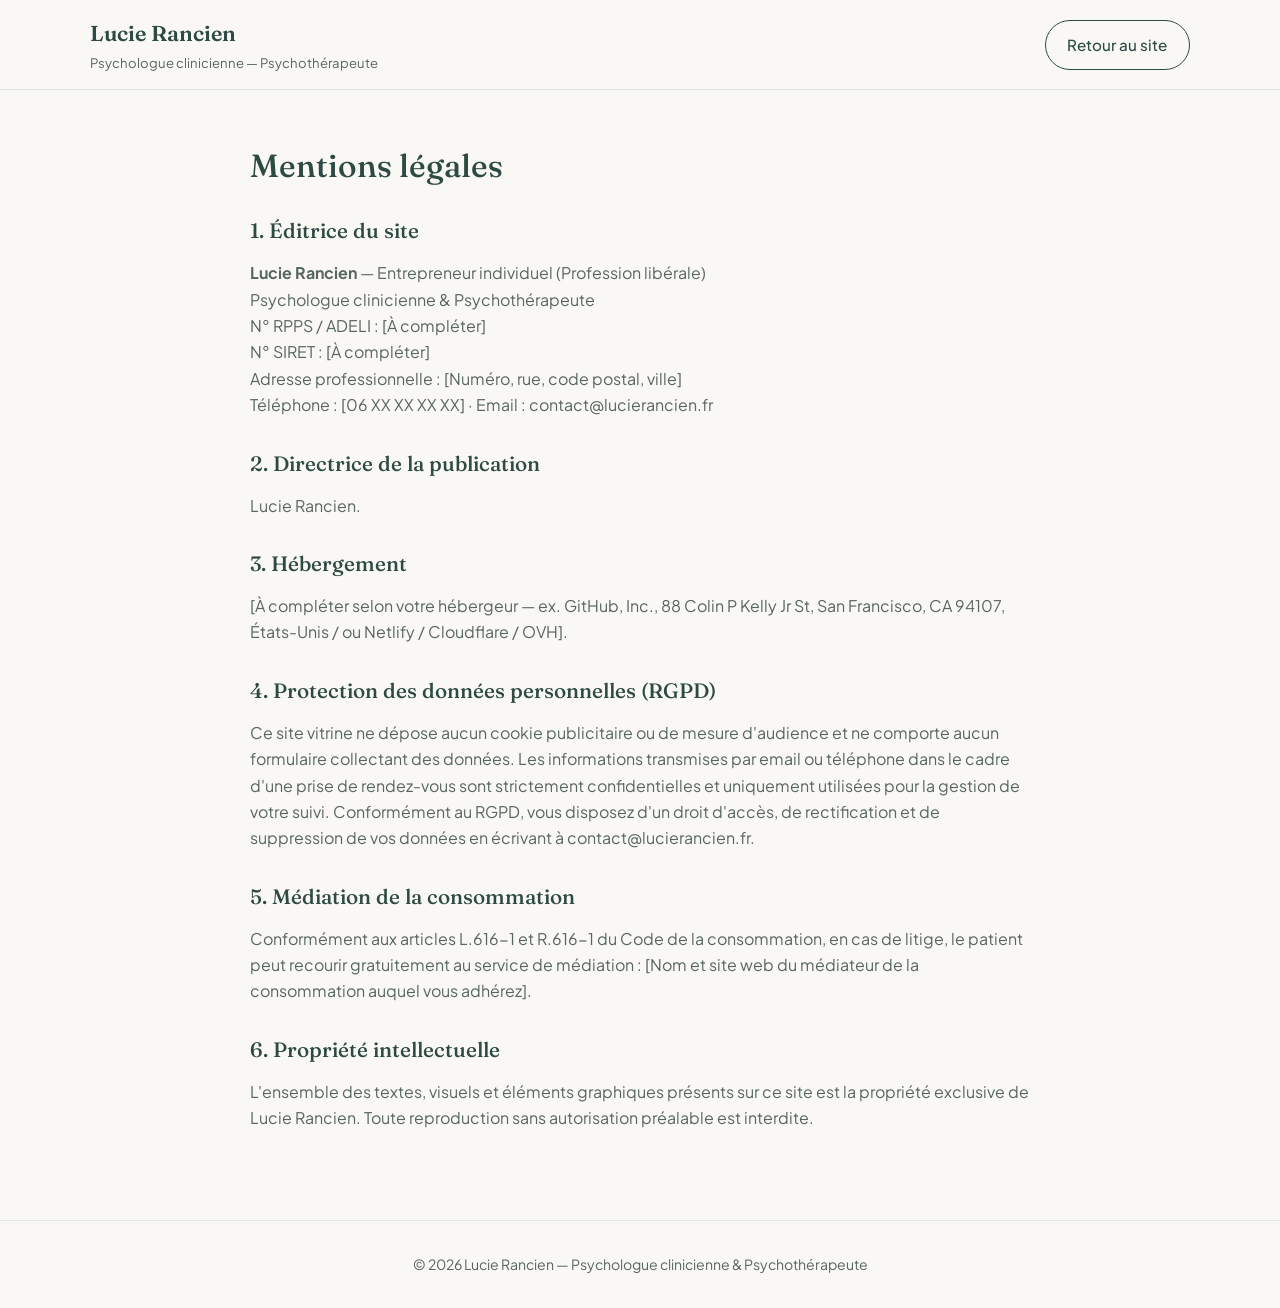
==== mentions-legales.html @ 08c7dbfc "feat: add legal page, FAQ section, consultation motifs, and trust badges" ====
<!doctype html>
<html lang="fr">
<head>
  <meta charset="utf-8">
  <meta name="viewport" content="width=device-width, initial-scale=1.0">
  <title>Mentions légales — Lucie Rancien</title>
  <link rel="preconnect" href="https://fonts.googleapis.com">
  <link rel="preconnect" href="https://fonts.gstatic.com" crossorigin>
  <link href="https://fonts.googleapis.com/css2?family=Fraunces:opsz,wght@9..144,500;9..144,600&family=Plus+Jakarta+Sans:wght@400;500;600&display=swap" rel="stylesheet">
  <link rel="stylesheet" href="styles.css">
</head>
<body>
  <header class="site-header">
    <div class="container nav-wrap">
      <a href="index.html" class="brand">
        <span class="brand-name">Lucie Rancien</span>
        <span class="brand-sub">Psychologue clinicienne — Psychothérapeute</span>
      </a>
      <a href="index.html" class="btn btn-outline">Retour au site</a>
    </div>
  </header>

  <main class="container legal-main">
    <h1>Mentions légales</h1>

    <h2>1. Éditrice du site</h2>
    <p>
      <strong>Lucie Rancien</strong> — Entrepreneur individuel (Profession libérale)<br>
      Psychologue clinicienne &amp; Psychothérapeute<br>
      N° RPPS / ADELI : [À compléter]<br>
      N° SIRET : [À compléter]<br>
      Adresse professionnelle : [Numéro, rue, code postal, ville]<br>
      Téléphone : [06 XX XX XX XX] · Email : contact@lucierancien.fr
    </p>

    <h2>2. Directrice de la publication</h2>
    <p>Lucie Rancien.</p>

    <h2>3. Hébergement</h2>
    <p>
      [À compléter selon votre hébergeur — ex. GitHub, Inc., 88 Colin P Kelly Jr St, San Francisco, CA 94107, États-Unis / ou Netlify / Cloudflare / OVH].
    </p>

    <h2>4. Protection des données personnelles (RGPD)</h2>
    <p>
      Ce site vitrine ne dépose aucun cookie publicitaire ou de mesure d'audience et ne comporte aucun formulaire collectant des données. Les informations transmises par email ou téléphone dans le cadre d'une prise de rendez-vous sont strictement confidentielles et uniquement utilisées pour la gestion de votre suivi. Conformément au RGPD, vous disposez d'un droit d'accès, de rectification et de suppression de vos données en écrivant à contact@lucierancien.fr.
    </p>

    <h2>5. Médiation de la consommation</h2>
    <p>
      Conformément aux articles L.616-1 et R.616-1 du Code de la consommation, en cas de litige, le patient peut recourir gratuitement au service de médiation : [Nom et site web du médiateur de la consommation auquel vous adhérez].
    </p>

    <h2>6. Propriété intellectuelle</h2>
    <p>
      L'ensemble des textes, visuels et éléments graphiques présents sur ce site est la propriété exclusive de Lucie Rancien. Toute reproduction sans autorisation préalable est interdite.
    </p>
  </main>

  <footer class="site-footer">
    <div class="container">
      © <span id="year"></span> Lucie Rancien — Psychologue clinicienne &amp; Psychothérapeute
    </div>
  </footer>

  <script>
    document.getElementById("year").textContent = new Date().getFullYear();
  </script>
</body>
</html>
---- styles.css ----
:root {
  --bg: #faf8f5;
  --surface: #ffffff;
  --surface-soft: #eef3ef;
  --text: #1e2925;
  --text-muted: #586660;
  --primary: #2d4a43;
  --primary-hover: #213732;
  --accent: #b87d62;
  --border: #e3e7e3;
  --radius: 16px;
  --shadow: 0 10px 30px rgba(30, 41, 37, 0.06);
}

*,
*::before,
*::after {
  box-sizing: border-box;
}

html {
  scroll-behavior: smooth;
}

body {
  margin: 0;
  font-family: "Plus Jakarta Sans", -apple-system, BlinkMacSystemFont, "Segoe UI", sans-serif;
  color: var(--text);
  background: var(--bg);
  line-height: 1.65;
  -webkit-font-smoothing: antialiased;
}

h1, h2, h3, blockquote {
  font-family: "Fraunces", Georgia, serif;
  font-weight: 500;
  line-height: 1.25;
  margin-top: 0;
}

a {
  color: inherit;
  text-decoration: none;
}

.container {
  width: min(1100px, 92%);
  margin: 0 auto;
}

/* Header */
.site-header {
  position: sticky;
  top: 0;
  z-index: 50;
  background: rgba(250, 248, 245, 0.88);
  backdrop-filter: blur(12px);
  border-bottom: 1px solid var(--border);
}

.nav-wrap {
  display: flex;
  align-items: center;
  justify-content: space-between;
  gap: 1.5rem;
  padding: 1rem 0;
}

.brand {
  display: flex;
  flex-direction: column;
}

.brand-name {
  font-family: "Fraunces", Georgia, serif;
  font-size: 1.35rem;
  font-weight: 600;
  color: var(--primary);
}

.brand-sub {
  font-size: 0.82rem;
  color: var(--text-muted);
}

.nav-links {
  display: flex;
  align-items: center;
  gap: 1.75rem;
  list-style: none;
  margin: 0;
  padding: 0;
}

.nav-links a {
  font-size: 0.95rem;
  color: var(--text-muted);
  transition: color 0.2s;
}

.nav-links a:hover {
  color: var(--primary);
}

.btn {
  display: inline-flex;
  align-items: center;
  justify-content: center;
  padding: 0.72rem 1.35rem;
  border-radius: 999px;
  font-weight: 500;
  font-size: 0.95rem;
  transition: background-color 0.2s, transform 0.15s;
  cursor: pointer;
  border: 1px solid transparent;
}

.btn-primary {
  background: var(--primary);
  color: #fff !important;
}

.btn-primary:hover {
  background: var(--primary-hover);
  transform: translateY(-1px);
}

.btn-outline {
  border-color: var(--primary);
  color: var(--primary);
  background: transparent;
}

.btn-outline:hover {
  background: var(--surface-soft);
}

.menu-toggle {
  display: none;
  background: none;
  border: 1px solid var(--border);
  border-radius: 8px;
  padding: 0.45rem 0.65rem;
  font-size: 1.2rem;
  color: var(--primary);
  cursor: pointer;
}

/* Hero */
.hero {
  padding: 4.5rem 0 3.5rem;
}

.hero-grid {
  display: grid;
  grid-template-columns: 1.1fr 0.9fr;
  gap: 3rem;
  align-items: center;
}

.eyebrow {
  display: inline-block;
  font-size: 0.82rem;
  font-weight: 600;
  letter-spacing: 0.06em;
  text-transform: uppercase;
  color: var(--accent);
  margin-bottom: 0.85rem;
}

.hero h1 {
  font-size: clamp(2rem, 4vw, 3rem);
  color: var(--primary);
  margin-bottom: 1.2rem;
}

.hero-lead {
  font-size: 1.08rem;
  color: var(--text-muted);
  margin-bottom: 1.8rem;
  max-width: 54ch;
}

.hero-actions {
  display: flex;
  flex-wrap: wrap;
  gap: 0.9rem;
}

.hero-visual {
  background: var(--surface-soft);
  border-radius: var(--radius);
  padding: 1.25rem;
  box-shadow: var(--shadow);
  border: 1px solid var(--border);
}

.photo-placeholder {
  aspect-ratio: 4 / 3;
  border-radius: 12px;
  background: linear-gradient(135deg, #dce6df 0%, #efe6dc 100%);
  display: flex;
  flex-direction: column;
  align-items: center;
  justify-content: center;
  text-align: center;
  padding: 1.5rem;
  color: var(--primary);
}

.photo-placeholder svg {
  width: 48px;
  height: 48px;
  margin-bottom: 0.75rem;
  opacity: 0.75;
}

.photo-placeholder span {
  font-size: 0.9rem;
  color: var(--text-muted);
}

/* Sections */
section {
  padding: 4rem 0;
}

.section-alt {
  background: var(--surface);
  border-top: 1px solid var(--border);
  border-bottom: 1px solid var(--border);
}

.section-header {
  max-width: 640px;
  margin-bottom: 2.5rem;
}

.section-header h2 {
  font-size: clamp(1.6rem, 3vw, 2.2rem);
  color: var(--primary);
  margin-bottom: 0.6rem;
}

.section-header p {
  color: var(--text-muted);
  margin: 0;
}

/* Quote & Approach */
.quote-card {
  background: var(--surface);
  border: 1px solid var(--border);
  border-left: 4px solid var(--accent);
  border-radius: var(--radius);
  padding: 2rem 2.2rem;
  box-shadow: var(--shadow);
  margin-bottom: 2rem;
}

.quote-card blockquote {
  font-size: clamp(1.25rem, 2.4vw, 1.6rem);
  color: var(--primary);
  margin: 0 0 0.6rem;
}

.quote-card cite {
  font-style: normal;
  font-size: 0.92rem;
  color: var(--text-muted);
}

.approach-text {
  display: grid;
  grid-template-columns: repeat(2, 1fr);
  gap: 2rem;
  color: var(--text-muted);
}

.approach-highlight {
  margin-top: 2rem;
  padding: 1.4rem 1.8rem;
  background: var(--surface-soft);
  border-radius: 12px;
  color: var(--primary);
  font-weight: 500;
}

/* Cards */
.cards-grid {
  display: grid;
  grid-template-columns: repeat(3, 1fr);
  gap: 1.5rem;
}

.card {
  background: var(--bg);
  border: 1px solid var(--border);
  border-radius: var(--radius);
  padding: 1.75rem;
  transition: transform 0.2s, box-shadow 0.2s;
}

.card:hover {
  transform: translateY(-3px);
  box-shadow: var(--shadow);
}

.card h3 {
  font-size: 1.25rem;
  color: var(--primary);
  margin-bottom: 0.65rem;
}

.card p {
  margin: 0;
  color: var(--text-muted);
  font-size: 0.96rem;
}

/* Cursus & Honoraires */
.two-col {
  display: grid;
  grid-template-columns: repeat(2, 1fr);
  gap: 2rem;
}

.info-box {
  background: var(--surface);
  border: 1px solid var(--border);
  border-radius: var(--radius);
  padding: 2rem;
}

.info-box h3 {
  color: var(--primary);
  margin-bottom: 1rem;
}

.clean-list {
  list-style: none;
  padding: 0;
  margin: 0;
  display: grid;
  gap: 0.75rem;
  color: var(--text-muted);
}

.clean-list li {
  padding-left: 1.2rem;
  position: relative;
}

.clean-list li::before {
  content: "•";
  color: var(--accent);
  position: absolute;
  left: 0;
  font-weight: 700;
}

/* Contact */
.contact-grid {
  display: grid;
  grid-template-columns: repeat(3, 1fr);
  gap: 1.5rem;
}

.contact-item {
  background: var(--surface);
  border: 1px solid var(--border);
  border-radius: var(--radius);
  padding: 1.5rem;
}

.contact-item strong {
  display: block;
  color: var(--primary);
  margin-bottom: 0.35rem;
}

.contact-item a {
  color: var(--accent);
  font-weight: 500;
}

.contact-item a:hover {
  text-decoration: underline;
}

/* Footer */
.site-footer {
  padding: 2rem 0;
  border-top: 1px solid var(--border);
  text-align: center;
  font-size: 0.88rem;
  color: var(--text-muted);
}

/* Trust row */
.trust-row {
  display: flex;
  flex-wrap: wrap;
  gap: 0.65rem 1.4rem;
  margin-top: 1.5rem;
  font-size: 0.88rem;
  color: var(--text-muted);
}

.trust-row span::before {
  content: "✓ ";
  color: var(--primary);
  font-weight: 600;
}

/* Motifs de consultation */
.motifs-grid {
  display: flex;
  flex-wrap: wrap;
  gap: 0.75rem;
  margin-top: 2rem;
}

.motif-pill {
  background: var(--surface);
  border: 1px solid var(--border);
  border-radius: 999px;
  padding: 0.55rem 1.1rem;
  font-size: 0.92rem;
  color: var(--text);
}

/* FAQ native accordion */
.faq-list {
  display: grid;
  gap: 0.9rem;
  max-width: 780px;
}

.faq-list details {
  background: var(--surface);
  border: 1px solid var(--border);
  border-radius: 12px;
  padding: 1.1rem 1.4rem;
}

.faq-list summary {
  font-weight: 600;
  color: var(--primary);
  cursor: pointer;
  list-style: none;
  display: flex;
  justify-content: space-between;
  align-items: center;
  gap: 1rem;
}

.faq-list summary::-webkit-details-marker {
  display: none;
}

.faq-list summary::after {
  content: "+";
  font-size: 1.25rem;
  color: var(--accent);
}

.faq-list details[open] summary::after {
  content: "−";
}

.faq-list details p {
  margin: 0.85rem 0 0;
  color: var(--text-muted);
  font-size: 0.95rem;
}

/* Page Mentions légales */
.legal-main {
  padding: 3.5rem 0 4.5rem;
  max-width: 780px;
}

.legal-main h1 {
  color: var(--primary);
  margin-bottom: 2rem;
}

.legal-main h2 {
  font-size: 1.3rem;
  color: var(--primary);
  margin: 2rem 0 0.6rem;
}

.legal-main p {
  color: var(--text-muted);
}

/* Responsive */
@media (max-width: 860px) {
  .hero-grid,
  .approach-text,
  .cards-grid,
  .two-col,
  .contact-grid {
    grid-template-columns: 1fr;
  }

  .menu-toggle {
    display: inline-block;
  }

  .nav-links {
    display: none;
    position: absolute;
    top: 100%;
    left: 0;
    right: 0;
    background: var(--bg);
    border-bottom: 1px solid var(--border);
    flex-direction: column;
    padding: 1.25rem;
    gap: 1rem;
  }

  .nav-links.open {
    display: flex;
  }
}
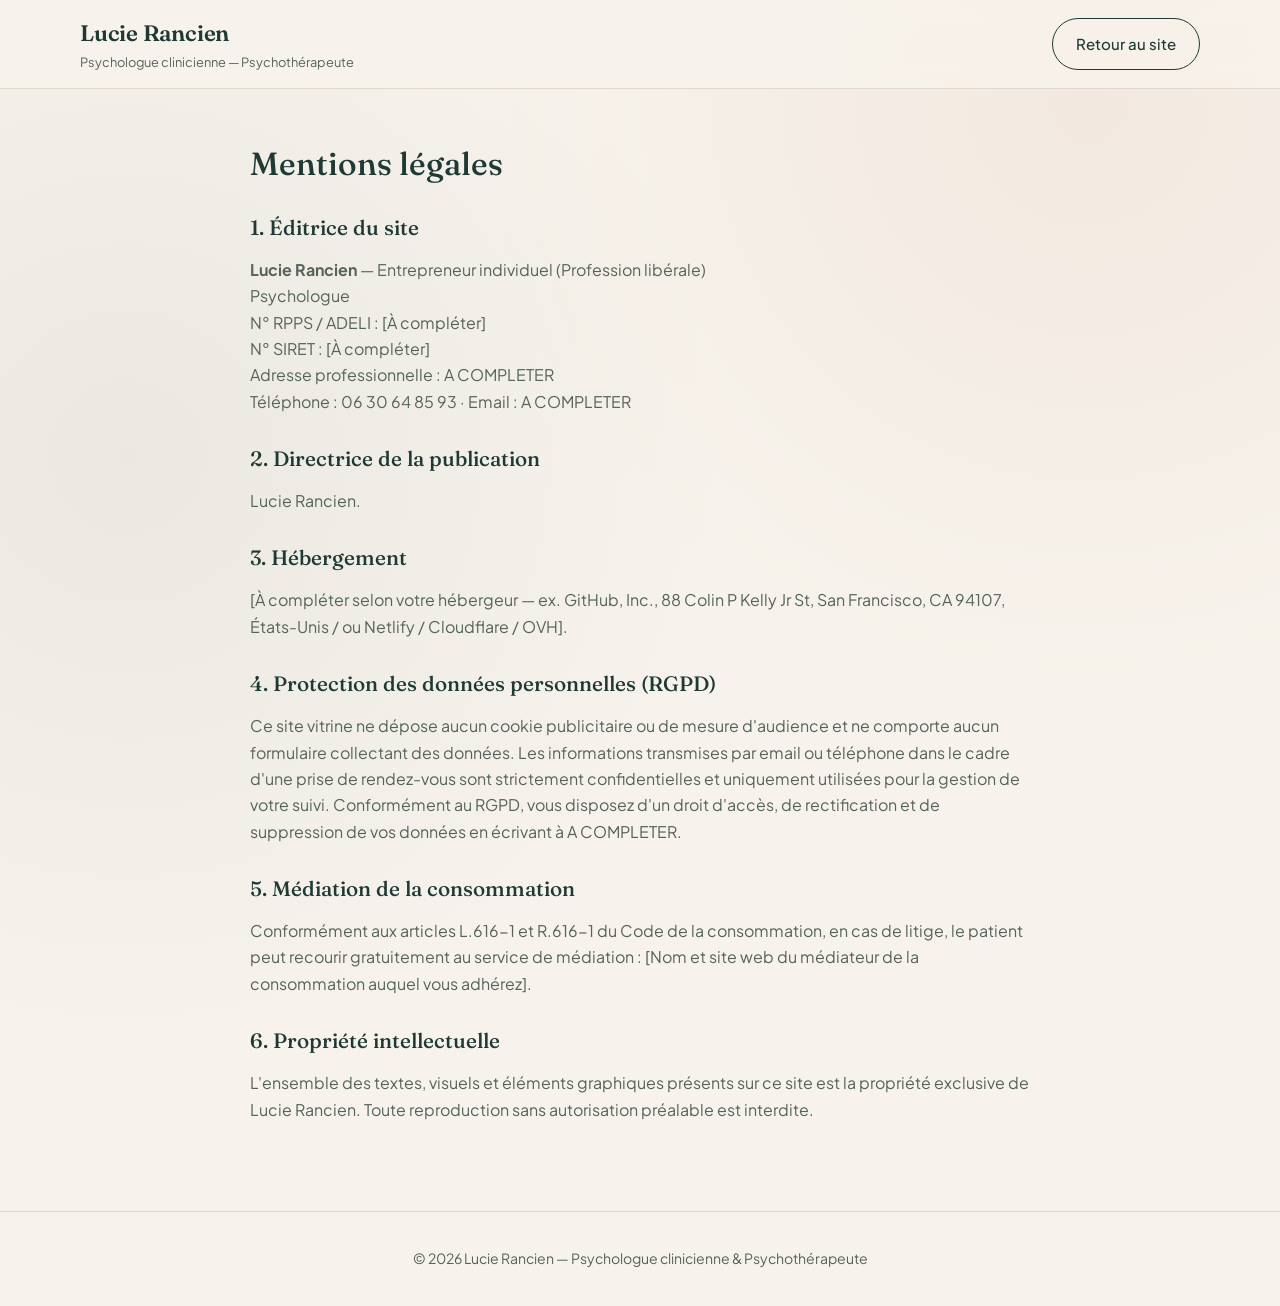
==== commit 139df9c2: "feat: update site content with personal branding, real photo, and Lyon cabinet details" ====
--- a/mentions-legales.html
+++ b/mentions-legales.html
@@ -1,14 +1,18 @@
 <!doctype html>
 <html lang="fr">
+
 <head>
   <meta charset="utf-8">
   <meta name="viewport" content="width=device-width, initial-scale=1.0">
   <title>Mentions légales — Lucie Rancien</title>
   <link rel="preconnect" href="https://fonts.googleapis.com">
   <link rel="preconnect" href="https://fonts.gstatic.com" crossorigin>
-  <link href="https://fonts.googleapis.com/css2?family=Fraunces:opsz,wght@9..144,500;9..144,600&family=Plus+Jakarta+Sans:wght@400;500;600&display=swap" rel="stylesheet">
+  <link
+    href="https://fonts.googleapis.com/css2?family=Fraunces:opsz,wght@9..144,500;9..144,600&family=Plus+Jakarta+Sans:wght@400;500;600&display=swap"
+    rel="stylesheet">
   <link rel="stylesheet" href="styles.css">
 </head>
+
 <body>
   <header class="site-header">
     <div class="container nav-wrap">
@@ -26,11 +30,11 @@
     <h2>1. Éditrice du site</h2>
     <p>
       <strong>Lucie Rancien</strong> — Entrepreneur individuel (Profession libérale)<br>
-      Psychologue clinicienne &amp; Psychothérapeute<br>
+      Psychologue<br>
       N° RPPS / ADELI : [À compléter]<br>
       N° SIRET : [À compléter]<br>
-      Adresse professionnelle : [Numéro, rue, code postal, ville]<br>
-      Téléphone : [06 XX XX XX XX] · Email : contact@lucierancien.fr
+      Adresse professionnelle : A COMPLETER<br>
+      Téléphone : 06 30 64 85 93 · Email : A COMPLETER
     </p>
 
     <h2>2. Directrice de la publication</h2>
@@ -38,22 +42,30 @@
 
     <h2>3. Hébergement</h2>
     <p>
-      [À compléter selon votre hébergeur — ex. GitHub, Inc., 88 Colin P Kelly Jr St, San Francisco, CA 94107, États-Unis / ou Netlify / Cloudflare / OVH].
+      [À compléter selon votre hébergeur — ex. GitHub, Inc., 88 Colin P Kelly Jr St, San Francisco, CA 94107, États-Unis
+      / ou Netlify / Cloudflare / OVH].
     </p>
 
     <h2>4. Protection des données personnelles (RGPD)</h2>
     <p>
-      Ce site vitrine ne dépose aucun cookie publicitaire ou de mesure d'audience et ne comporte aucun formulaire collectant des données. Les informations transmises par email ou téléphone dans le cadre d'une prise de rendez-vous sont strictement confidentielles et uniquement utilisées pour la gestion de votre suivi. Conformément au RGPD, vous disposez d'un droit d'accès, de rectification et de suppression de vos données en écrivant à contact@lucierancien.fr.
+      Ce site vitrine ne dépose aucun cookie publicitaire ou de mesure d'audience et ne comporte aucun formulaire
+      collectant des données. Les informations transmises par email ou téléphone dans le cadre d'une prise de
+      rendez-vous sont strictement confidentielles et uniquement utilisées pour la gestion de votre suivi. Conformément
+      au RGPD, vous disposez d'un droit d'accès, de rectification et de suppression de vos données en écrivant à
+      A COMPLETER.
     </p>
 
     <h2>5. Médiation de la consommation</h2>
     <p>
-      Conformément aux articles L.616-1 et R.616-1 du Code de la consommation, en cas de litige, le patient peut recourir gratuitement au service de médiation : [Nom et site web du médiateur de la consommation auquel vous adhérez].
+      Conformément aux articles L.616-1 et R.616-1 du Code de la consommation, en cas de litige, le patient peut
+      recourir gratuitement au service de médiation : [Nom et site web du médiateur de la consommation auquel vous
+      adhérez].
     </p>
 
     <h2>6. Propriété intellectuelle</h2>
     <p>
-      L'ensemble des textes, visuels et éléments graphiques présents sur ce site est la propriété exclusive de Lucie Rancien. Toute reproduction sans autorisation préalable est interdite.
+      L'ensemble des textes, visuels et éléments graphiques présents sur ce site est la propriété exclusive de Lucie
+      Rancien. Toute reproduction sans autorisation préalable est interdite.
     </p>
   </main>
 
@@ -67,5 +79,5 @@
     document.getElementById("year").textContent = new Date().getFullYear();
   </script>
 </body>
-</html>
 
+</html>
--- a/styles.css
+++ b/styles.css
@@ -1,15 +1,16 @@
 :root {
-  --bg: #faf8f5;
-  --surface: #ffffff;
-  --surface-soft: #eef3ef;
-  --text: #1e2925;
-  --text-muted: #586660;
-  --primary: #2d4a43;
-  --primary-hover: #213732;
-  --accent: #b87d62;
-  --border: #e3e7e3;
-  --radius: 16px;
-  --shadow: 0 10px 30px rgba(30, 41, 37, 0.06);
+  --bg: #f7f3ec;
+  --surface: #fffdf9;
+  --surface-soft: #e9efe9;
+  --surface-sand: #ede4d6;
+  --text: #1c2824;
+  --text-muted: #55635d;
+  --primary: #1f3a34;
+  --primary-hover: #152924;
+  --accent: #b8684e;
+  --border: #dfd8cc;
+  --radius: 20px;
+  --shadow: 0 18px 45px rgba(31, 58, 52, 0.08);
 }
 
 *,
@@ -26,7 +27,10 @@
   margin: 0;
   font-family: "Plus Jakarta Sans", -apple-system, BlinkMacSystemFont, "Segoe UI", sans-serif;
   color: var(--text);
-  background: var(--bg);
+  background:
+    radial-gradient(circle at 85% 8%, rgba(184, 104, 78, 0.08), transparent 38%),
+    radial-gradient(circle at 10% 35%, rgba(31, 58, 52, 0.06), transparent 42%),
+    var(--bg);
   line-height: 1.65;
   -webkit-font-smoothing: antialiased;
 }
@@ -34,8 +38,14 @@
 h1, h2, h3, blockquote {
   font-family: "Fraunces", Georgia, serif;
   font-weight: 500;
-  line-height: 1.25;
+  line-height: 1.2;
   margin-top: 0;
+}
+
+h1 em, h2 em {
+  font-style: italic;
+  color: var(--accent);
+  font-weight: 400;
 }
 
 a {
@@ -44,7 +54,7 @@
 }
 
 .container {
-  width: min(1100px, 92%);
+  width: min(1120px, 92%);
   margin: 0 auto;
 }
 
@@ -53,8 +63,8 @@
   position: sticky;
   top: 0;
   z-index: 50;
-  background: rgba(250, 248, 245, 0.88);
-  backdrop-filter: blur(12px);
+  background: rgba(247, 243, 236, 0.86);
+  backdrop-filter: blur(14px);
   border-bottom: 1px solid var(--border);
 }
 
@@ -63,7 +73,7 @@
   align-items: center;
   justify-content: space-between;
   gap: 1.5rem;
-  padding: 1rem 0;
+  padding: 0.95rem 0;
 }
 
 .brand {
@@ -73,13 +83,14 @@
 
 .brand-name {
   font-family: "Fraunces", Georgia, serif;
-  font-size: 1.35rem;
+  font-size: 1.4rem;
   font-weight: 600;
   color: var(--primary);
+  letter-spacing: -0.01em;
 }
 
 .brand-sub {
-  font-size: 0.82rem;
+  font-size: 0.8rem;
   color: var(--text-muted);
 }
 
@@ -93,7 +104,7 @@
 }
 
 .nav-links a {
-  font-size: 0.95rem;
+  font-size: 0.94rem;
   color: var(--text-muted);
   transition: color 0.2s;
 }
@@ -106,23 +117,24 @@
   display: inline-flex;
   align-items: center;
   justify-content: center;
-  padding: 0.72rem 1.35rem;
+  padding: 0.78rem 1.45rem;
   border-radius: 999px;
   font-weight: 500;
-  font-size: 0.95rem;
-  transition: background-color 0.2s, transform 0.15s;
+  font-size: 0.94rem;
+  transition: background-color 0.2s, transform 0.18s, box-shadow 0.2s;
   cursor: pointer;
   border: 1px solid transparent;
 }
 
 .btn-primary {
   background: var(--primary);
-  color: #fff !important;
+  color: #fffdf9 !important;
+  box-shadow: 0 8px 20px rgba(31, 58, 52, 0.18);
 }
 
 .btn-primary:hover {
   background: var(--primary-hover);
-  transform: translateY(-1px);
+  transform: translateY(-2px);
 }
 
 .btn-outline {
@@ -148,37 +160,47 @@
 
 /* Hero */
 .hero {
-  padding: 4.5rem 0 3.5rem;
+  padding: 4.5rem 0 4rem;
 }
 
 .hero-grid {
   display: grid;
-  grid-template-columns: 1.1fr 0.9fr;
-  gap: 3rem;
+  grid-template-columns: 1.15fr 0.85fr;
+  gap: 3.5rem;
   align-items: center;
 }
 
 .eyebrow {
-  display: inline-block;
-  font-size: 0.82rem;
+  display: inline-flex;
+  align-items: center;
+  gap: 0.5rem;
+  font-size: 0.78rem;
   font-weight: 600;
-  letter-spacing: 0.06em;
+  letter-spacing: 0.08em;
   text-transform: uppercase;
   color: var(--accent);
-  margin-bottom: 0.85rem;
+  margin-bottom: 1rem;
+}
+
+.eyebrow::before {
+  content: "";
+  width: 22px;
+  height: 1px;
+  background: var(--accent);
 }
 
 .hero h1 {
-  font-size: clamp(2rem, 4vw, 3rem);
-  color: var(--primary);
-  margin-bottom: 1.2rem;
+  font-size: clamp(2.15rem, 4.3vw, 3.35rem);
+  color: var(--primary);
+  margin-bottom: 1.25rem;
+  letter-spacing: -0.02em;
 }
 
 .hero-lead {
-  font-size: 1.08rem;
-  color: var(--text-muted);
-  margin-bottom: 1.8rem;
-  max-width: 54ch;
+  font-size: 1.06rem;
+  color: var(--text-muted);
+  margin-bottom: 1.9rem;
+  max-width: 52ch;
 }
 
 .hero-actions {
@@ -187,42 +209,84 @@
   gap: 0.9rem;
 }
 
+.trust-row {
+  display: flex;
+  flex-wrap: wrap;
+  gap: 0.65rem 1.4rem;
+  margin-top: 1.65rem;
+  font-size: 0.86rem;
+  color: var(--text-muted);
+}
+
+.trust-row span::before {
+  content: "✦ ";
+  color: var(--accent);
+}
+
+/* Arch visual frame */
 .hero-visual {
-  background: var(--surface-soft);
-  border-radius: var(--radius);
-  padding: 1.25rem;
+  position: relative;
+}
+
+.arch-frame {
+  background: var(--surface);
+  border: 1px solid var(--border);
+  border-radius: 180px 180px 24px 24px;
+  padding: 1.1rem;
   box-shadow: var(--shadow);
-  border: 1px solid var(--border);
 }
 
 .photo-placeholder {
-  aspect-ratio: 4 / 3;
-  border-radius: 12px;
-  background: linear-gradient(135deg, #dce6df 0%, #efe6dc 100%);
+  aspect-ratio: 4 / 4.6;
+  border-radius: 168px 168px 16px 16px;
+  background:
+    radial-gradient(circle at 70% 25%, rgba(184, 104, 78, 0.16), transparent 55%),
+    linear-gradient(160deg, #dde7df 0%, #efe5d8 100%);
   display: flex;
   flex-direction: column;
   align-items: center;
   justify-content: center;
   text-align: center;
-  padding: 1.5rem;
+  padding: 2rem;
   color: var(--primary);
 }
 
 .photo-placeholder svg {
-  width: 48px;
-  height: 48px;
-  margin-bottom: 0.75rem;
-  opacity: 0.75;
+  width: 56px;
+  height: 56px;
+  margin-bottom: 1rem;
+  opacity: 0.8;
 }
 
 .photo-placeholder span {
-  font-size: 0.9rem;
-  color: var(--text-muted);
+  font-size: 0.88rem;
+  color: var(--text-muted);
+  margin-top: 0.35rem;
+}
+
+.hero-stamp {
+  position: absolute;
+  bottom: -14px;
+  left: -18px;
+  background: var(--primary);
+  color: #fffdf9;
+  padding: 0.85rem 1.2rem;
+  border-radius: 14px;
+  font-size: 0.84rem;
+  line-height: 1.35;
+  box-shadow: 0 12px 26px rgba(31, 58, 52, 0.22);
+}
+
+.hero-stamp strong {
+  display: block;
+  font-family: "Fraunces", Georgia, serif;
+  font-size: 1rem;
+  font-weight: 500;
 }
 
 /* Sections */
 section {
-  padding: 4rem 0;
+  padding: 4.5rem 0;
 }
 
 .section-alt {
@@ -232,14 +296,14 @@
 }
 
 .section-header {
-  max-width: 640px;
-  margin-bottom: 2.5rem;
+  max-width: 660px;
+  margin-bottom: 2.6rem;
 }
 
 .section-header h2 {
-  font-size: clamp(1.6rem, 3vw, 2.2rem);
-  color: var(--primary);
-  margin-bottom: 0.6rem;
+  font-size: clamp(1.75rem, 3.2vw, 2.4rem);
+  color: var(--primary);
+  margin-bottom: 0.65rem;
 }
 
 .section-header p {
@@ -249,65 +313,93 @@
 
 /* Quote & Approach */
 .quote-card {
-  background: var(--surface);
-  border: 1px solid var(--border);
-  border-left: 4px solid var(--accent);
+  background: linear-gradient(135deg, var(--surface-soft) 0%, var(--surface-sand) 100%);
+  border: 1px solid var(--border);
   border-radius: var(--radius);
-  padding: 2rem 2.2rem;
-  box-shadow: var(--shadow);
-  margin-bottom: 2rem;
+  padding: 2.3rem 2.5rem;
+  margin-bottom: 2.2rem;
 }
 
 .quote-card blockquote {
-  font-size: clamp(1.25rem, 2.4vw, 1.6rem);
-  color: var(--primary);
-  margin: 0 0 0.6rem;
+  font-size: clamp(1.28rem, 2.5vw, 1.65rem);
+  color: var(--primary);
+  margin: 0 0 0.65rem;
 }
 
 .quote-card cite {
   font-style: normal;
-  font-size: 0.92rem;
-  color: var(--text-muted);
+  font-size: 0.9rem;
+  color: var(--accent);
+  font-weight: 600;
 }
 
 .approach-text {
   display: grid;
   grid-template-columns: repeat(2, 1fr);
-  gap: 2rem;
+  gap: 2.2rem;
   color: var(--text-muted);
 }
 
 .approach-highlight {
   margin-top: 2rem;
-  padding: 1.4rem 1.8rem;
-  background: var(--surface-soft);
-  border-radius: 12px;
+  padding: 1.35rem 1.75rem;
+  background: var(--bg);
+  border-left: 3px solid var(--accent);
+  border-radius: 0 12px 12px 0;
   color: var(--primary);
   font-weight: 500;
 }
 
-/* Cards */
-.cards-grid {
-  display: grid;
-  grid-template-columns: repeat(3, 1fr);
-  gap: 1.5rem;
+/* Bento Cards */
+.bento-grid {
+  display: grid;
+  grid-template-columns: 1.15fr 1fr 1fr;
+  gap: 1.4rem;
 }
 
 .card {
-  background: var(--bg);
+  background: var(--surface);
   border: 1px solid var(--border);
   border-radius: var(--radius);
-  padding: 1.75rem;
-  transition: transform 0.2s, box-shadow 0.2s;
+  padding: 1.9rem;
+  transition: transform 0.22s, box-shadow 0.22s;
 }
 
 .card:hover {
-  transform: translateY(-3px);
+  transform: translateY(-4px);
   box-shadow: var(--shadow);
 }
 
+.card-featured {
+  background: var(--primary);
+  color: #fffdf9;
+  border-color: var(--primary);
+}
+
+.card-featured h3 {
+  color: #fffdf9;
+}
+
+.card-featured p {
+  color: rgba(255, 253, 249, 0.84) !important;
+}
+
+.card-tag {
+  display: inline-block;
+  font-size: 0.74rem;
+  text-transform: uppercase;
+  letter-spacing: 0.07em;
+  color: var(--accent);
+  font-weight: 600;
+  margin-bottom: 0.65rem;
+}
+
+.card-featured .card-tag {
+  color: #e6b39f;
+}
+
 .card h3 {
-  font-size: 1.25rem;
+  font-size: 1.3rem;
   color: var(--primary);
   margin-bottom: 0.65rem;
 }
@@ -315,18 +407,42 @@
 .card p {
   margin: 0;
   color: var(--text-muted);
-  font-size: 0.96rem;
-}
-
-/* Cursus & Honoraires */
+  font-size: 0.95rem;
+}
+
+/* Motifs de consultation */
+.motifs-grid {
+  display: flex;
+  flex-wrap: wrap;
+  gap: 0.7rem;
+  margin-top: 2.2rem;
+}
+
+.motif-pill {
+  background: var(--surface);
+  border: 1px solid var(--border);
+  border-radius: 999px;
+  padding: 0.55rem 1.15rem;
+  font-size: 0.9rem;
+  color: var(--text);
+  transition: border-color 0.2s, background-color 0.2s;
+}
+
+.motif-pill:hover {
+  border-color: var(--accent);
+  background: var(--surface-sand);
+}
+
+/* Timeline & Honoraires */
 .two-col {
   display: grid;
-  grid-template-columns: repeat(2, 1fr);
+  grid-template-columns: 1.2fr 0.8fr;
   gap: 2rem;
+  align-items: start;
 }
 
 .info-box {
-  background: var(--surface);
+  background: var(--bg);
   border: 1px solid var(--border);
   border-radius: var(--radius);
   padding: 2rem;
@@ -334,7 +450,38 @@
 
 .info-box h3 {
   color: var(--primary);
-  margin-bottom: 1rem;
+  margin-bottom: 1.25rem;
+}
+
+.timeline {
+  list-style: none;
+  margin: 0;
+  padding: 0 0 0 1.4rem;
+  border-left: 2px solid var(--border);
+  display: grid;
+  gap: 1.15rem;
+}
+
+.timeline li {
+  position: relative;
+  color: var(--text-muted);
+  font-size: 0.95rem;
+}
+
+.timeline li::before {
+  content: "";
+  position: absolute;
+  left: -1.78rem;
+  top: 0.42rem;
+  width: 10px;
+  height: 10px;
+  border-radius: 50%;
+  background: var(--accent);
+  border: 2px solid var(--bg);
+}
+
+.timeline strong {
+  color: var(--primary);
 }
 
 .clean-list {
@@ -342,8 +489,9 @@
   padding: 0;
   margin: 0;
   display: grid;
-  gap: 0.75rem;
-  color: var(--text-muted);
+  gap: 0.85rem;
+  color: var(--text-muted);
+  font-size: 0.95rem;
 }
 
 .clean-list li {
@@ -363,20 +511,20 @@
 .contact-grid {
   display: grid;
   grid-template-columns: repeat(3, 1fr);
-  gap: 1.5rem;
+  gap: 1.4rem;
 }
 
 .contact-item {
   background: var(--surface);
   border: 1px solid var(--border);
   border-radius: var(--radius);
-  padding: 1.5rem;
+  padding: 1.65rem;
 }
 
 .contact-item strong {
   display: block;
   color: var(--primary);
-  margin-bottom: 0.35rem;
+  margin-bottom: 0.4rem;
 }
 
 .contact-item a {
@@ -388,91 +536,58 @@
   text-decoration: underline;
 }
 
+/* FAQ */
+.faq-list {
+  display: grid;
+  gap: 0.9rem;
+  max-width: 780px;
+}
+
+.faq-list details {
+  background: var(--bg);
+  border: 1px solid var(--border);
+  border-radius: 14px;
+  padding: 1.15rem 1.45rem;
+}
+
+.faq-list summary {
+  font-weight: 600;
+  color: var(--primary);
+  cursor: pointer;
+  list-style: none;
+  display: flex;
+  justify-content: space-between;
+  align-items: center;
+  gap: 1rem;
+}
+
+.faq-list summary::-webkit-details-marker {
+  display: none;
+}
+
+.faq-list summary::after {
+  content: "+";
+  font-size: 1.25rem;
+  color: var(--accent);
+}
+
+.faq-list details[open] summary::after {
+  content: "−";
+}
+
+.faq-list details p {
+  margin: 0.85rem 0 0;
+  color: var(--text-muted);
+  font-size: 0.95rem;
+}
+
 /* Footer */
 .site-footer {
-  padding: 2rem 0;
+  padding: 2.2rem 0;
   border-top: 1px solid var(--border);
   text-align: center;
   font-size: 0.88rem;
   color: var(--text-muted);
-}
-
-/* Trust row */
-.trust-row {
-  display: flex;
-  flex-wrap: wrap;
-  gap: 0.65rem 1.4rem;
-  margin-top: 1.5rem;
-  font-size: 0.88rem;
-  color: var(--text-muted);
-}
-
-.trust-row span::before {
-  content: "✓ ";
-  color: var(--primary);
-  font-weight: 600;
-}
-
-/* Motifs de consultation */
-.motifs-grid {
-  display: flex;
-  flex-wrap: wrap;
-  gap: 0.75rem;
-  margin-top: 2rem;
-}
-
-.motif-pill {
-  background: var(--surface);
-  border: 1px solid var(--border);
-  border-radius: 999px;
-  padding: 0.55rem 1.1rem;
-  font-size: 0.92rem;
-  color: var(--text);
-}
-
-/* FAQ native accordion */
-.faq-list {
-  display: grid;
-  gap: 0.9rem;
-  max-width: 780px;
-}
-
-.faq-list details {
-  background: var(--surface);
-  border: 1px solid var(--border);
-  border-radius: 12px;
-  padding: 1.1rem 1.4rem;
-}
-
-.faq-list summary {
-  font-weight: 600;
-  color: var(--primary);
-  cursor: pointer;
-  list-style: none;
-  display: flex;
-  justify-content: space-between;
-  align-items: center;
-  gap: 1rem;
-}
-
-.faq-list summary::-webkit-details-marker {
-  display: none;
-}
-
-.faq-list summary::after {
-  content: "+";
-  font-size: 1.25rem;
-  color: var(--accent);
-}
-
-.faq-list details[open] summary::after {
-  content: "−";
-}
-
-.faq-list details p {
-  margin: 0.85rem 0 0;
-  color: var(--text-muted);
-  font-size: 0.95rem;
 }
 
 /* Page Mentions légales */
@@ -496,14 +611,40 @@
   color: var(--text-muted);
 }
 
+/* Scroll reveal */
+.reveal {
+  opacity: 0;
+  transform: translateY(16px);
+  transition: opacity 0.6s ease, transform 0.6s ease;
+}
+
+.reveal.visible {
+  opacity: 1;
+  transform: none;
+}
+
+@media (prefers-reduced-motion: reduce) {
+  .reveal {
+    opacity: 1;
+    transform: none;
+    transition: none;
+  }
+}
+
 /* Responsive */
-@media (max-width: 860px) {
+@media (max-width: 900px) {
   .hero-grid,
   .approach-text,
-  .cards-grid,
+  .bento-grid,
   .two-col,
   .contact-grid {
     grid-template-columns: 1fr;
+  }
+
+  .hero-stamp {
+    position: static;
+    margin-top: 1rem;
+    display: inline-block;
   }
 
   .menu-toggle {
@@ -527,4 +668,3 @@
     display: flex;
   }
 }
-
